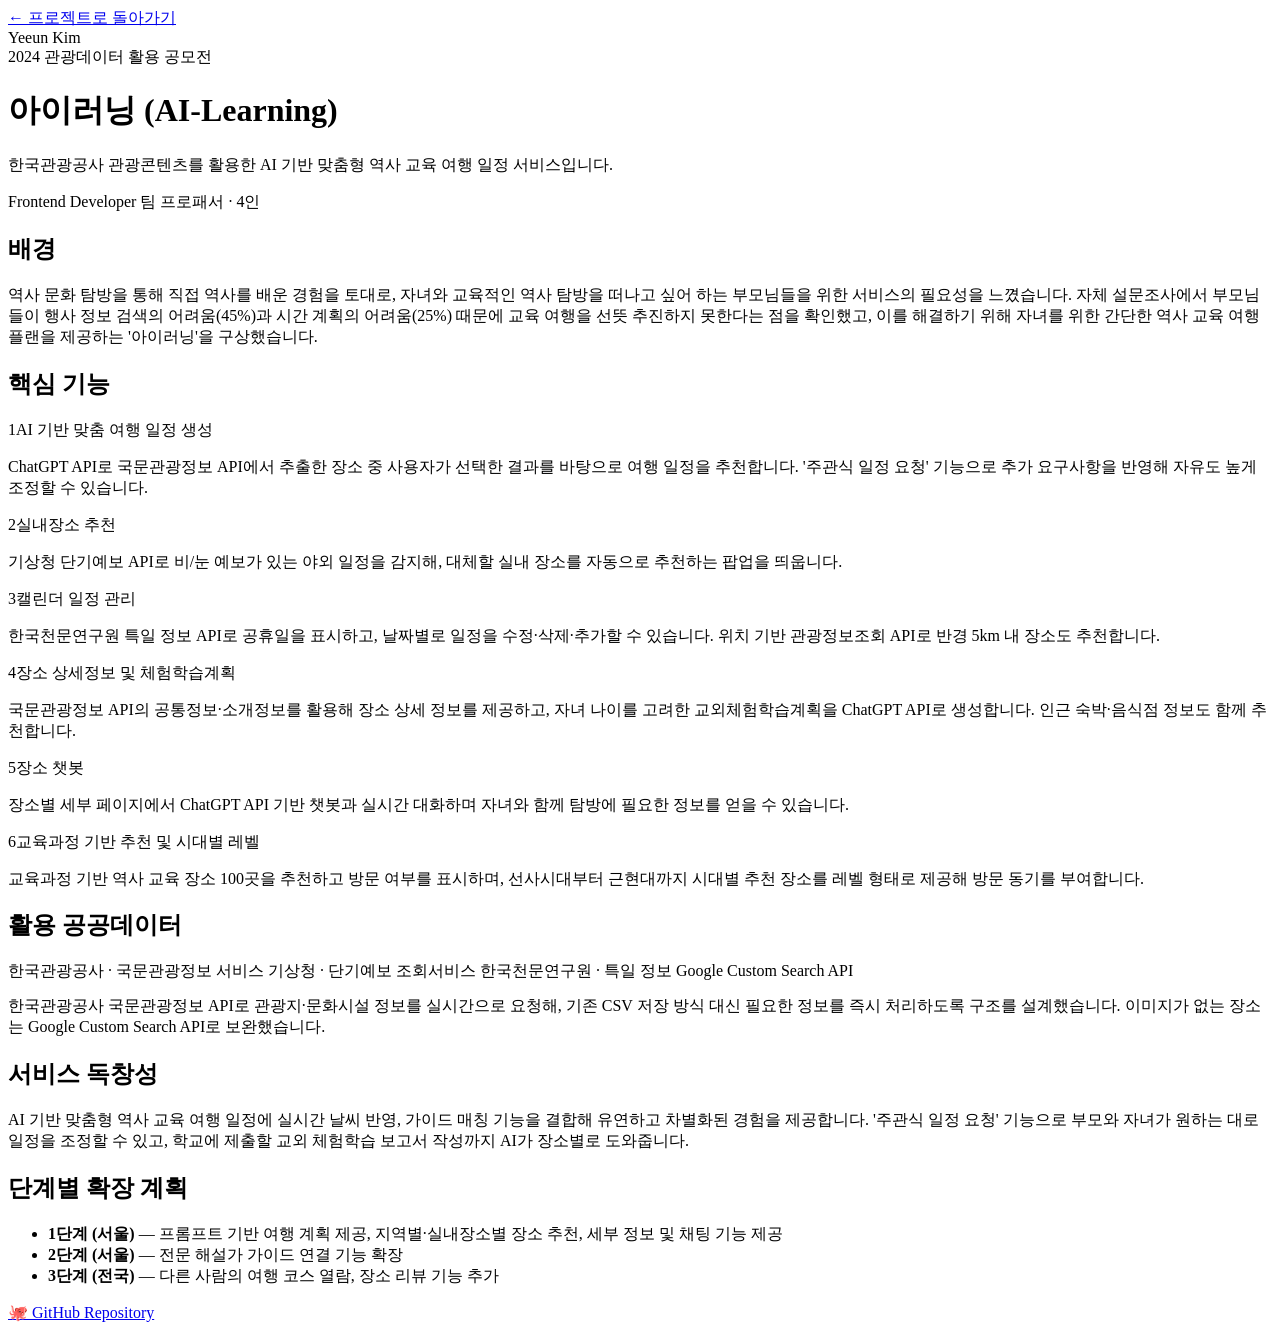
==== projects/ai-learning.html @ a460ca6b "[init] 아이러닝 세부 페이지" ====
<!DOCTYPE html>
<html lang="ko">
<head>
<meta charset="UTF-8">
<meta name="viewport" content="width=device-width, initial-scale=1.0">
<title>아이러닝 — Yeeun Kim</title>
<link rel="preconnect" href="https://fonts.googleapis.com">
<link rel="preconnect" href="https://fonts.gstatic.com" crossorigin>
<link href="https://fonts.googleapis.com/css2?family=Plus+Jakarta+Sans:wght@400;500;600;700;800&display=swap" rel="stylesheet">
<link rel="stylesheet" href="project.css">
</head>
<body>

<div class="topbar">
  <div class="wrap">
    <a class="back-link" href="../index.html#projects">← 프로젝트로 돌아가기</a>
    <div class="brand">Yeeun Kim</div>
  </div>
</div>

<header class="proj-hero">
  <div class="wrap">
    <div class="kicker">2024 관광데이터 활용 공모전</div>
    <h1>아이러닝 (AI-Learning)</h1>
    <p class="subtitle">한국관광공사 관광콘텐츠를 활용한 AI 기반 맞춤형 역사 교육 여행 일정 서비스입니다.</p>
    <div class="meta-row">
      <span class="meta-chip">Frontend Developer</span>
      <span class="meta-chip">팀 프로패서 · 4인</span>
    </div>
  </div>
</header>

<section class="proj-section">
  <div class="wrap">
    <h2>배경</h2>
    <p>역사 문화 탐방을 통해 직접 역사를 배운 경험을 토대로, 자녀와 교육적인 역사 탐방을 떠나고 싶어 하는 부모님들을 위한 서비스의 필요성을 느꼈습니다. 자체 설문조사에서 부모님들이 행사 정보 검색의 어려움(45%)과 시간 계획의 어려움(25%) 때문에 교육 여행을 선뜻 추진하지 못한다는 점을 확인했고, 이를 해결하기 위해 자녀를 위한 간단한 역사 교육 여행 플랜을 제공하는 '아이러닝'을 구상했습니다.</p>
  </div>
</section>

<section class="proj-section">
  <div class="wrap">
    <h2>핵심 기능</h2>
    <div class="feature-grid">
      <div class="feature-card">
        <div class="ftitle"><span class="num">1</span>AI 기반 맞춤 여행 일정 생성</div>
        <p>ChatGPT API로 국문관광정보 API에서 추출한 장소 중 사용자가 선택한 결과를 바탕으로 여행 일정을 추천합니다. '주관식 일정 요청' 기능으로 추가 요구사항을 반영해 자유도 높게 조정할 수 있습니다.</p>
      </div>
      <div class="feature-card">
        <div class="ftitle"><span class="num">2</span>실내장소 추천</div>
        <p>기상청 단기예보 API로 비/눈 예보가 있는 야외 일정을 감지해, 대체할 실내 장소를 자동으로 추천하는 팝업을 띄웁니다.</p>
      </div>
      <div class="feature-card">
        <div class="ftitle"><span class="num">3</span>캘린더 일정 관리</div>
        <p>한국천문연구원 특일 정보 API로 공휴일을 표시하고, 날짜별로 일정을 수정·삭제·추가할 수 있습니다. 위치 기반 관광정보조회 API로 반경 5km 내 장소도 추천합니다.</p>
      </div>
      <div class="feature-card">
        <div class="ftitle"><span class="num">4</span>장소 상세정보 및 체험학습계획</div>
        <p>국문관광정보 API의 공통정보·소개정보를 활용해 장소 상세 정보를 제공하고, 자녀 나이를 고려한 교외체험학습계획을 ChatGPT API로 생성합니다. 인근 숙박·음식점 정보도 함께 추천합니다.</p>
      </div>
      <div class="feature-card">
        <div class="ftitle"><span class="num">5</span>장소 챗봇</div>
        <p>장소별 세부 페이지에서 ChatGPT API 기반 챗봇과 실시간 대화하며 자녀와 함께 탐방에 필요한 정보를 얻을 수 있습니다.</p>
      </div>
      <div class="feature-card">
        <div class="ftitle"><span class="num">6</span>교육과정 기반 추천 및 시대별 레벨</div>
        <p>교육과정 기반 역사 교육 장소 100곳을 추천하고 방문 여부를 표시하며, 선사시대부터 근현대까지 시대별 추천 장소를 레벨 형태로 제공해 방문 동기를 부여합니다.</p>
      </div>
    </div>
  </div>
</section>

<section class="proj-section">
  <div class="wrap">
    <h2>활용 공공데이터</h2>
    <div class="tag-row">
      <span class="tag">한국관광공사 · 국문관광정보 서비스</span>
      <span class="tag">기상청 · 단기예보 조회서비스</span>
      <span class="tag">한국천문연구원 · 특일 정보</span>
      <span class="tag">Google Custom Search API</span>
    </div>
    <p style="margin-top:14px;">한국관광공사 국문관광정보 API로 관광지·문화시설 정보를 실시간으로 요청해, 기존 CSV 저장 방식 대신 필요한 정보를 즉시 처리하도록 구조를 설계했습니다. 이미지가 없는 장소는 Google Custom Search API로 보완했습니다.</p>
  </div>
</section>

<section class="proj-section">
  <div class="wrap">
    <h2>서비스 독창성</h2>
    <p>AI 기반 맞춤형 역사 교육 여행 일정에 실시간 날씨 반영, 가이드 매칭 기능을 결합해 유연하고 차별화된 경험을 제공합니다. '주관식 일정 요청' 기능으로 부모와 자녀가 원하는 대로 일정을 조정할 수 있고, 학교에 제출할 교외 체험학습 보고서 작성까지 AI가 장소별로 도와줍니다.</p>
  </div>
</section>

<section class="proj-section">
  <div class="wrap">
    <h2>단계별 확장 계획</h2>
    <ul>
      <li><strong>1단계 (서울)</strong> — 프롬프트 기반 여행 계획 제공, 지역별·실내장소별 장소 추천, 세부 정보 및 채팅 기능 제공</li>
      <li><strong>2단계 (서울)</strong> — 전문 해설가 가이드 연결 기능 확장</li>
      <li><strong>3단계 (전국)</strong> — 다른 사람의 여행 코스 열람, 장소 리뷰 기능 추가</li>
    </ul>
  </div>
</section>

<div class="proj-links">
  <a href="https://github.com/katekim512/AI-Learning.git" target="_blank">🐙 GitHub Repository</a>
</div>

</body>
</html>
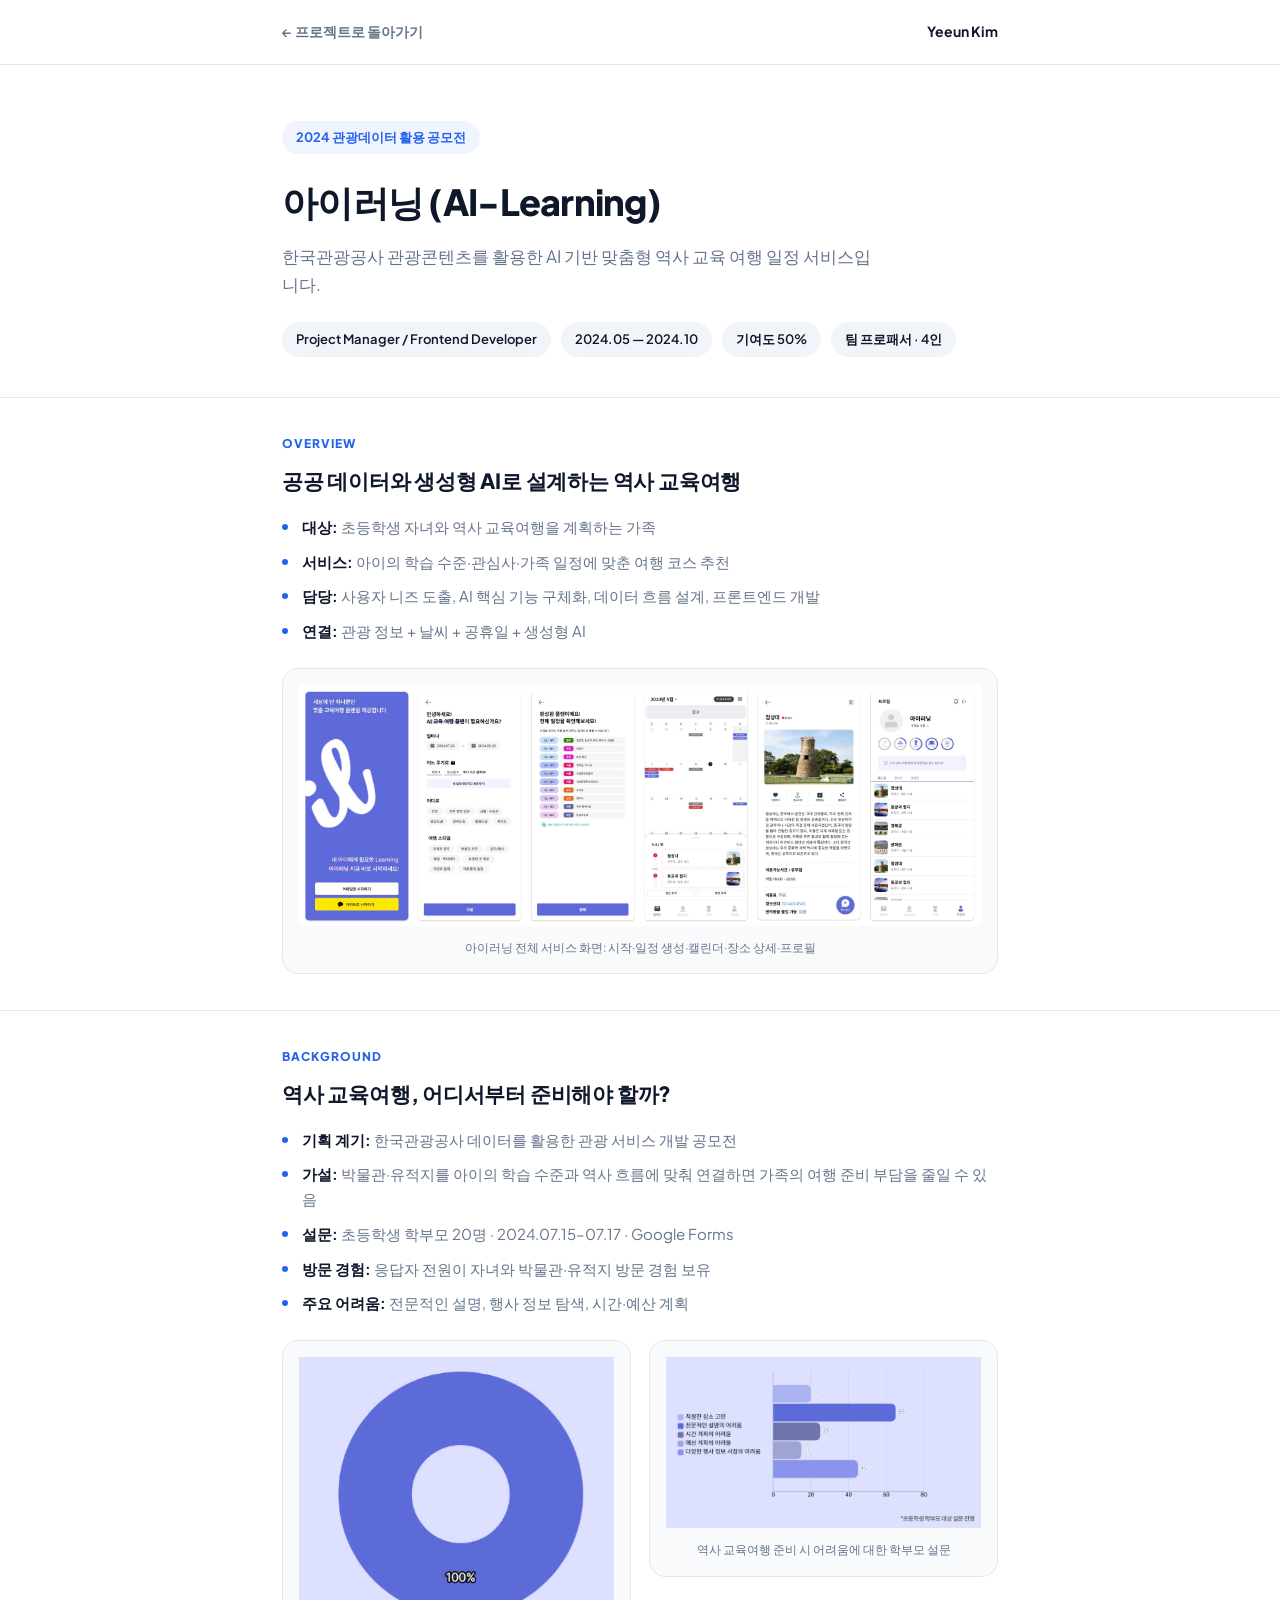
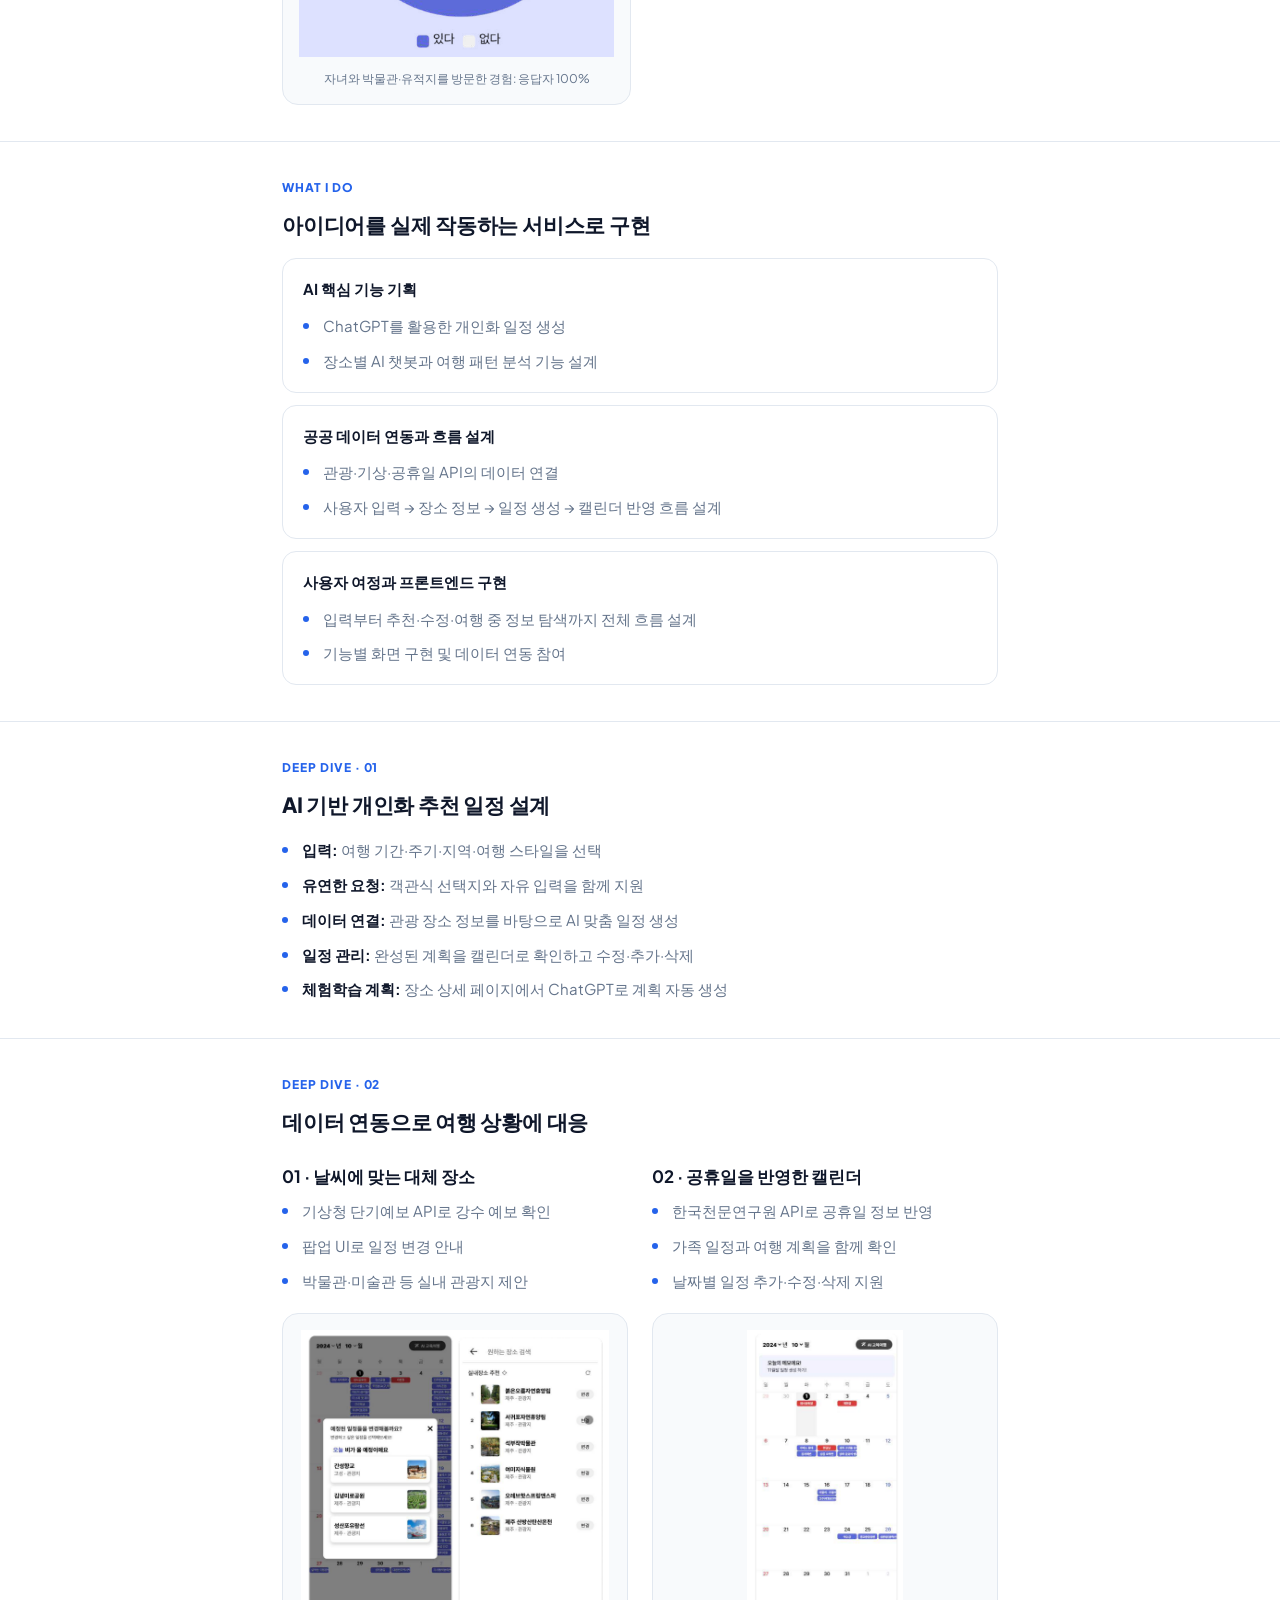
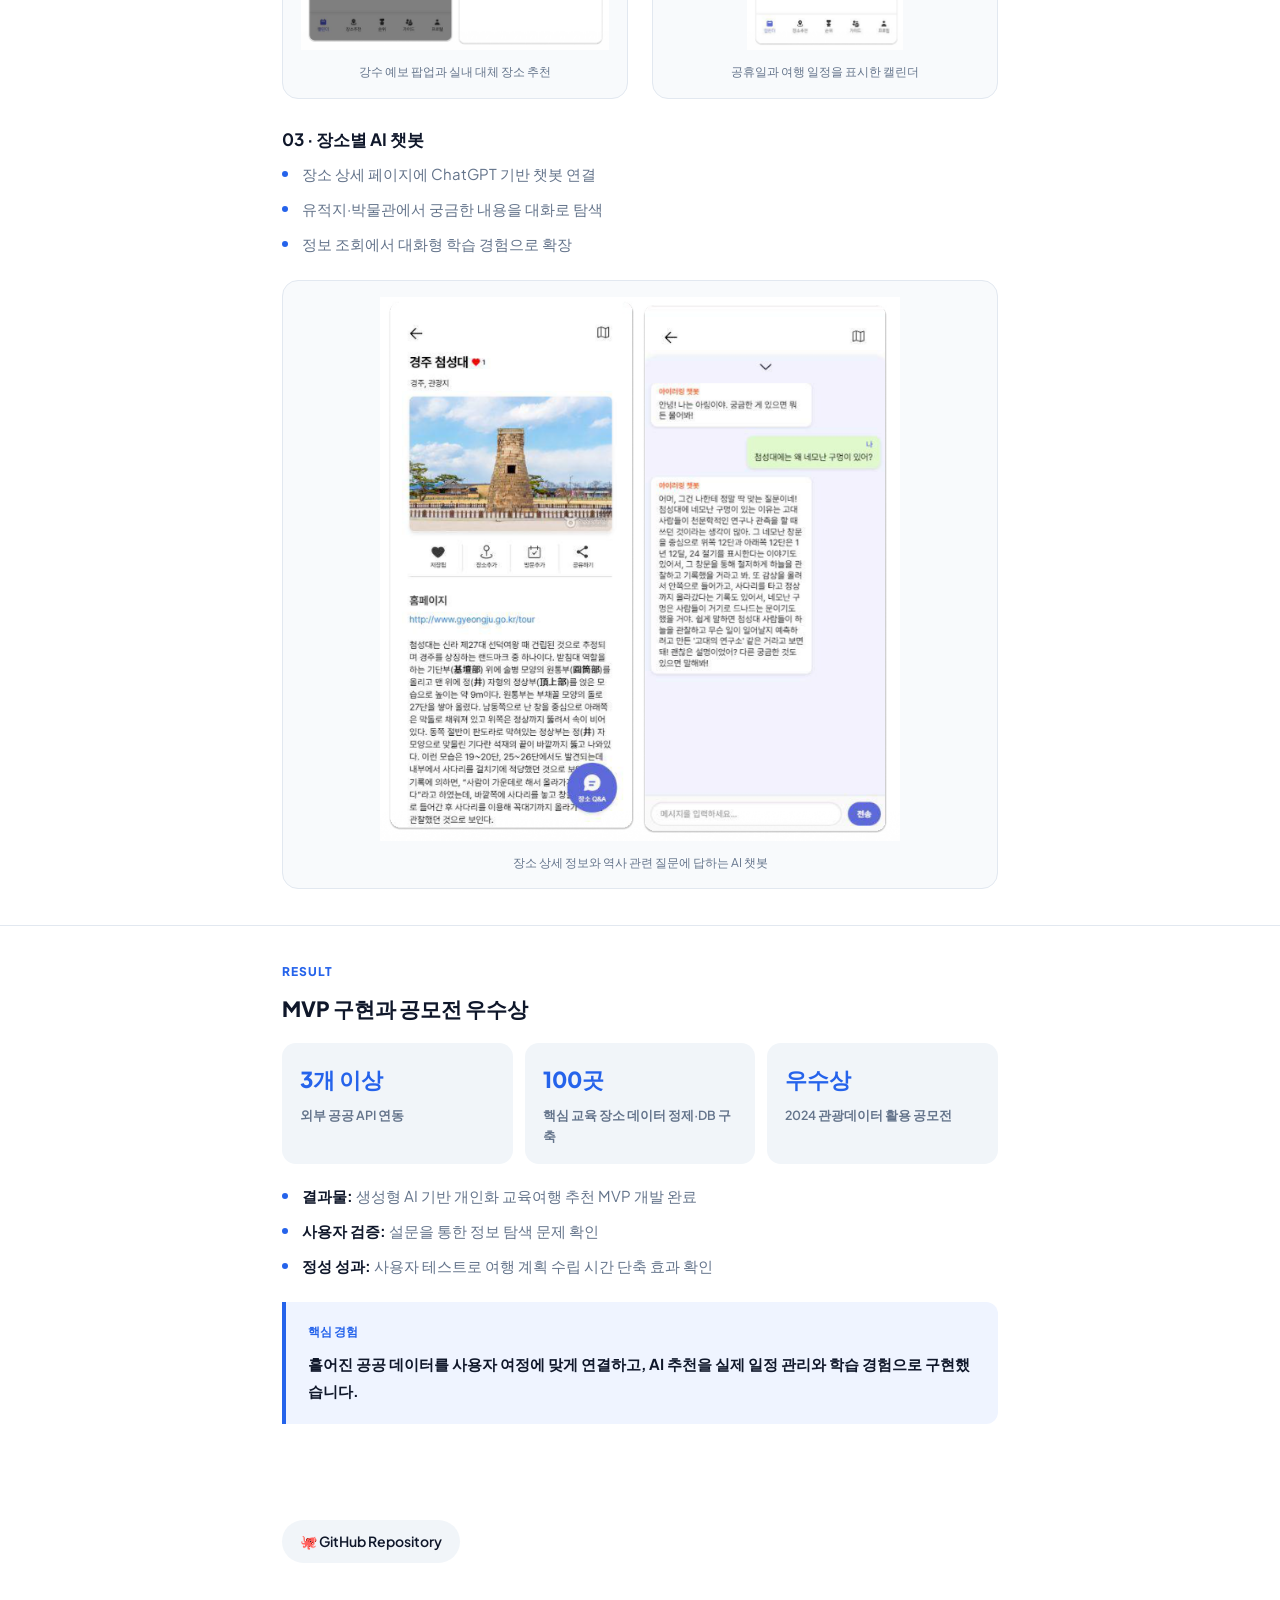
==== commit ad6c1261: "update_261027" ====
--- a/projects/ai-learning.html
+++ b/projects/ai-learning.html
@@ -24,82 +24,18 @@
     <h1>아이러닝 (AI-Learning)</h1>
     <p class="subtitle">한국관광공사 관광콘텐츠를 활용한 AI 기반 맞춤형 역사 교육 여행 일정 서비스입니다.</p>
     <div class="meta-row">
-      <span class="meta-chip">Frontend Developer</span>
+      <span class="meta-chip">Project Manager / Frontend Developer</span><span class="meta-chip">2024.05 — 2024.10</span><span class="meta-chip">기여도 50%</span>
       <span class="meta-chip">팀 프로패서 · 4인</span>
     </div>
   </div>
 </header>
 
-<section class="proj-section">
-  <div class="wrap">
-    <h2>배경</h2>
-    <p>역사 문화 탐방을 통해 직접 역사를 배운 경험을 토대로, 자녀와 교육적인 역사 탐방을 떠나고 싶어 하는 부모님들을 위한 서비스의 필요성을 느꼈습니다. 자체 설문조사에서 부모님들이 행사 정보 검색의 어려움(45%)과 시간 계획의 어려움(25%) 때문에 교육 여행을 선뜻 추진하지 못한다는 점을 확인했고, 이를 해결하기 위해 자녀를 위한 간단한 역사 교육 여행 플랜을 제공하는 '아이러닝'을 구상했습니다.</p>
-  </div>
-</section>
-
-<section class="proj-section">
-  <div class="wrap">
-    <h2>핵심 기능</h2>
-    <div class="feature-grid">
-      <div class="feature-card">
-        <div class="ftitle"><span class="num">1</span>AI 기반 맞춤 여행 일정 생성</div>
-        <p>ChatGPT API로 국문관광정보 API에서 추출한 장소 중 사용자가 선택한 결과를 바탕으로 여행 일정을 추천합니다. '주관식 일정 요청' 기능으로 추가 요구사항을 반영해 자유도 높게 조정할 수 있습니다.</p>
-      </div>
-      <div class="feature-card">
-        <div class="ftitle"><span class="num">2</span>실내장소 추천</div>
-        <p>기상청 단기예보 API로 비/눈 예보가 있는 야외 일정을 감지해, 대체할 실내 장소를 자동으로 추천하는 팝업을 띄웁니다.</p>
-      </div>
-      <div class="feature-card">
-        <div class="ftitle"><span class="num">3</span>캘린더 일정 관리</div>
-        <p>한국천문연구원 특일 정보 API로 공휴일을 표시하고, 날짜별로 일정을 수정·삭제·추가할 수 있습니다. 위치 기반 관광정보조회 API로 반경 5km 내 장소도 추천합니다.</p>
-      </div>
-      <div class="feature-card">
-        <div class="ftitle"><span class="num">4</span>장소 상세정보 및 체험학습계획</div>
-        <p>국문관광정보 API의 공통정보·소개정보를 활용해 장소 상세 정보를 제공하고, 자녀 나이를 고려한 교외체험학습계획을 ChatGPT API로 생성합니다. 인근 숙박·음식점 정보도 함께 추천합니다.</p>
-      </div>
-      <div class="feature-card">
-        <div class="ftitle"><span class="num">5</span>장소 챗봇</div>
-        <p>장소별 세부 페이지에서 ChatGPT API 기반 챗봇과 실시간 대화하며 자녀와 함께 탐방에 필요한 정보를 얻을 수 있습니다.</p>
-      </div>
-      <div class="feature-card">
-        <div class="ftitle"><span class="num">6</span>교육과정 기반 추천 및 시대별 레벨</div>
-        <p>교육과정 기반 역사 교육 장소 100곳을 추천하고 방문 여부를 표시하며, 선사시대부터 근현대까지 시대별 추천 장소를 레벨 형태로 제공해 방문 동기를 부여합니다.</p>
-      </div>
-    </div>
-  </div>
-</section>
-
-<section class="proj-section">
-  <div class="wrap">
-    <h2>활용 공공데이터</h2>
-    <div class="tag-row">
-      <span class="tag">한국관광공사 · 국문관광정보 서비스</span>
-      <span class="tag">기상청 · 단기예보 조회서비스</span>
-      <span class="tag">한국천문연구원 · 특일 정보</span>
-      <span class="tag">Google Custom Search API</span>
-    </div>
-    <p style="margin-top:14px;">한국관광공사 국문관광정보 API로 관광지·문화시설 정보를 실시간으로 요청해, 기존 CSV 저장 방식 대신 필요한 정보를 즉시 처리하도록 구조를 설계했습니다. 이미지가 없는 장소는 Google Custom Search API로 보완했습니다.</p>
-  </div>
-</section>
-
-<section class="proj-section">
-  <div class="wrap">
-    <h2>서비스 독창성</h2>
-    <p>AI 기반 맞춤형 역사 교육 여행 일정에 실시간 날씨 반영, 가이드 매칭 기능을 결합해 유연하고 차별화된 경험을 제공합니다. '주관식 일정 요청' 기능으로 부모와 자녀가 원하는 대로 일정을 조정할 수 있고, 학교에 제출할 교외 체험학습 보고서 작성까지 AI가 장소별로 도와줍니다.</p>
-  </div>
-</section>
-
-<section class="proj-section">
-  <div class="wrap">
-    <h2>단계별 확장 계획</h2>
-    <ul>
-      <li><strong>1단계 (서울)</strong> — 프롬프트 기반 여행 계획 제공, 지역별·실내장소별 장소 추천, 세부 정보 및 채팅 기능 제공</li>
-      <li><strong>2단계 (서울)</strong> — 전문 해설가 가이드 연결 기능 확장</li>
-      <li><strong>3단계 (전국)</strong> — 다른 사람의 여행 코스 열람, 장소 리뷰 기능 추가</li>
-    </ul>
-  </div>
-</section>
-
+<section class="proj-section"><div class="wrap"><div class="case-stage">OVERVIEW</div><h2>공공 데이터와 생성형 AI로 설계하는 역사 교육여행</h2><ul><li><strong>대상:</strong> 초등학생 자녀와 역사 교육여행을 계획하는 가족</li><li><strong>서비스:</strong> 아이의 학습 수준·관심사·가족 일정에 맞춘 여행 코스 추천</li><li><strong>담당:</strong> 사용자 니즈 도출, AI 핵심 기능 구체화, 데이터 흐름 설계, 프론트엔드 개발</li><li><strong>연결:</strong> 관광 정보 + 날씨 + 공휴일 + 생성형 AI</li></ul><figure class="case-figure"><a href="images/ai-learning/service-overview.png" target="_blank" rel="noopener"><img src="images/ai-learning/service-overview.png" alt="아이러닝 전체 서비스 화면: 시작·일정 생성·캘린더·장소 상세·프로필" loading="lazy"></a><figcaption>아이러닝 전체 서비스 화면: 시작·일정 생성·캘린더·장소 상세·프로필</figcaption></figure></div></section>
+<section class="proj-section"><div class="wrap"><div class="case-stage">BACKGROUND</div><h2>역사 교육여행, 어디서부터 준비해야 할까?</h2><ul><li><strong>기획 계기:</strong> 한국관광공사 데이터를 활용한 관광 서비스 개발 공모전</li><li><strong>가설:</strong> 박물관·유적지를 아이의 학습 수준과 역사 흐름에 맞춰 연결하면 가족의 여행 준비 부담을 줄일 수 있음</li><li><strong>설문:</strong> 초등학생 학부모 20명 · 2024.07.15–07.17 · Google Forms</li><li><strong>방문 경험:</strong> 응답자 전원이 자녀와 박물관·유적지 방문 경험 보유</li><li><strong>주요 어려움:</strong> 전문적인 설명, 행사 정보 탐색, 시간·예산 계획</li></ul><div class="case-grid"><figure class="case-figure"><a href="images/ai-learning/survey-experience.png" target="_blank" rel="noopener"><img src="images/ai-learning/survey-experience.png" alt="자녀와 박물관·유적지를 방문한 경험: 응답자 100%" loading="lazy"></a><figcaption>자녀와 박물관·유적지를 방문한 경험: 응답자 100%</figcaption></figure><figure class="case-figure"><a href="images/ai-learning/survey-difficulties.png" target="_blank" rel="noopener"><img src="images/ai-learning/survey-difficulties.png" alt="역사 교육여행 준비 시 어려움에 대한 학부모 설문" loading="lazy"></a><figcaption>역사 교육여행 준비 시 어려움에 대한 학부모 설문</figcaption></figure></div></div></section>
+<section class="proj-section"><div class="wrap"><div class="case-stage">WHAT I DO</div><h2>아이디어를 실제 작동하는 서비스로 구현</h2><div class="feature-grid"><div class="feature-card"><div class="ftitle">AI 핵심 기능 기획</div><ul><li>ChatGPT를 활용한 개인화 일정 생성</li><li>장소별 AI 챗봇과 여행 패턴 분석 기능 설계</li></ul></div><div class="feature-card"><div class="ftitle">공공 데이터 연동과 흐름 설계</div><ul><li>관광·기상·공휴일 API의 데이터 연결</li><li>사용자 입력 → 장소 정보 → 일정 생성 → 캘린더 반영 흐름 설계</li></ul></div><div class="feature-card"><div class="ftitle">사용자 여정과 프론트엔드 구현</div><ul><li>입력부터 추천·수정·여행 중 정보 탐색까지 전체 흐름 설계</li><li>기능별 화면 구현 및 데이터 연동 참여</li></ul></div></div></div></section>
+<section class="proj-section"><div class="wrap"><div class="case-stage">DEEP DIVE · 01</div><h2>AI 기반 개인화 추천 일정 설계</h2><ul><li><strong>입력:</strong> 여행 기간·주기·지역·여행 스타일을 선택</li><li><strong>유연한 요청:</strong> 객관식 선택지와 자유 입력을 함께 지원</li><li><strong>데이터 연결:</strong> 관광 장소 정보를 바탕으로 AI 맞춤 일정 생성</li><li><strong>일정 관리:</strong> 완성된 계획을 캘린더로 확인하고 수정·추가·삭제</li><li><strong>체험학습 계획:</strong> 장소 상세 페이지에서 ChatGPT로 계획 자동 생성</li></ul></div></section>
+<section class="proj-section"><div class="wrap"><div class="case-stage">DEEP DIVE · 02</div><h2>데이터 연동으로 여행 상황에 대응</h2><div class="how-step-grid ai-learning-steps"><article class="how-step"><h3 class="case-subheading">01 · 날씨에 맞는 대체 장소</h3><ul><li>기상청 단기예보 API로 강수 예보 확인</li><li>팝업 UI로 일정 변경 안내</li><li>박물관·미술관 등 실내 관광지 제안</li></ul><figure class="case-figure"><a href="images/ai-learning/weather-alternatives.png" target="_blank" rel="noopener"><img src="images/ai-learning/weather-alternatives.png" alt="강수 예보 팝업과 실내 대체 장소 추천" loading="lazy"></a><figcaption>강수 예보 팝업과 실내 대체 장소 추천</figcaption></figure></article><article class="how-step"><h3 class="case-subheading">02 · 공휴일을 반영한 캘린더</h3><ul><li>한국천문연구원 API로 공휴일 정보 반영</li><li>가족 일정과 여행 계획을 함께 확인</li><li>날짜별 일정 추가·수정·삭제 지원</li></ul><figure class="case-figure"><a href="images/ai-learning/calendar.png" target="_blank" rel="noopener"><img src="images/ai-learning/calendar.png" alt="공휴일과 여행 일정을 표시한 캘린더" loading="lazy"></a><figcaption>공휴일과 여행 일정을 표시한 캘린더</figcaption></figure></article></div><h3 class="case-subheading">03 · 장소별 AI 챗봇</h3><ul><li>장소 상세 페이지에 ChatGPT 기반 챗봇 연결</li><li>유적지·박물관에서 궁금한 내용을 대화로 탐색</li><li>정보 조회에서 대화형 학습 경험으로 확장</li></ul><figure class="case-figure"><a href="images/ai-learning/place-chatbot.png" target="_blank" rel="noopener"><img src="images/ai-learning/place-chatbot.png" alt="장소 상세 정보와 역사 관련 질문에 답하는 AI 챗봇" loading="lazy"></a><figcaption>장소 상세 정보와 역사 관련 질문에 답하는 AI 챗봇</figcaption></figure></div></section>
+<section class="proj-section"><div class="wrap"><div class="case-stage">RESULT</div><h2>MVP 구현과 공모전 우수상</h2><div class="stat-row"><div class="stat-card"><div class="num">3개 이상</div><div class="label">외부 공공 API 연동</div></div><div class="stat-card"><div class="num">100곳</div><div class="label">핵심 교육 장소 데이터 정제·DB 구축</div></div><div class="stat-card"><div class="num">우수상</div><div class="label">2024 관광데이터 활용 공모전</div></div></div><ul><li><strong>결과물:</strong> 생성형 AI 기반 개인화 교육여행 추천 MVP 개발 완료</li><li><strong>사용자 검증:</strong> 설문을 통한 정보 탐색 문제 확인</li><li><strong>정성 성과:</strong> 사용자 테스트로 여행 계획 수립 시간 단축 효과 확인</li></ul><aside class="case-insight"><div class="case-insight-label">핵심 경험</div><p><strong>흩어진 공공 데이터를 사용자 여정에 맞게 연결하고, AI 추천을 실제 일정 관리와 학습 경험으로 구현했습니다.</strong></p></aside></div></section>
 <div class="proj-links">
   <a href="https://github.com/katekim512/AI-Learning.git" target="_blank">🐙 GitHub Repository</a>
 </div>
--- a/projects/project.css
+++ b/projects/project.css
@@ -0,0 +1,507 @@
+:root{
+  --bg:#FFFFFF;
+  --ink:#0F172A;
+  --ink-soft:#64748B;
+  --accent:#2563EB;
+  --accent-soft:#EFF4FF;
+  --pill-bg:#F1F5F9;
+  --line:#E2E8F0;
+  --sans:'Plus Jakarta Sans', -apple-system, sans-serif;
+}
+
+*{margin:0;padding:0;box-sizing:border-box;}
+html{scroll-behavior:smooth;}
+
+body{
+  background:var(--bg);
+  color:var(--ink);
+  font-family:var(--sans);
+  line-height:1.65;
+  -webkit-font-smoothing:antialiased;
+}
+
+a{color:var(--accent);text-decoration:none;}
+
+.wrap{
+  max-width:780px;
+  margin:0 auto;
+  padding:0 32px;
+}
+
+/* ---------- TOP BAR ---------- */
+.topbar{
+  position:sticky;
+  top:0;
+  background:rgba(255,255,255,0.9);
+  backdrop-filter:blur(10px);
+  border-bottom:1px solid var(--line);
+  z-index:50;
+}
+.topbar .wrap{
+  display:flex;
+  align-items:center;
+  justify-content:space-between;
+  height:64px;
+}
+.back-link{
+  display:inline-flex;
+  align-items:center;
+  gap:6px;
+  font-size:14px;
+  font-weight:600;
+  color:var(--ink-soft);
+}
+.back-link:hover{color:var(--accent);}
+.topbar .brand{
+  font-size:14px;
+  font-weight:700;
+  color:var(--ink);
+}
+
+/* ---------- HERO ---------- */
+.proj-hero{
+  padding:56px 0 32px;
+}
+.kicker{
+  display:inline-flex;
+  align-items:center;
+  gap:7px;
+  background:var(--accent-soft);
+  color:var(--accent);
+  font-size:13px;
+  font-weight:700;
+  padding:6px 14px;
+  border-radius:999px;
+  margin-bottom:18px;
+}
+.proj-hero h1{
+  font-size:36px;
+  font-weight:800;
+  letter-spacing:-0.02em;
+  margin-bottom:10px;
+}
+.proj-hero .subtitle{
+  font-size:17px;
+  color:var(--ink-soft);
+  max-width:600px;
+  margin-bottom:24px;
+}
+.meta-row{
+  display:flex;
+  flex-wrap:wrap;
+  gap:10px;
+  margin-bottom:8px;
+}
+.meta-chip{
+  font-size:13px;
+  font-weight:600;
+  background:var(--pill-bg);
+  padding:7px 14px;
+  border-radius:999px;
+  color:var(--ink);
+}
+.meta-chip.award{
+  background:var(--accent-soft);
+  color:var(--accent);
+}
+
+/* Project imagery */
+.log-hero-wrap{
+  max-width:780px;
+  display:grid;
+  grid-template-columns:minmax(0,1fr) 200px;
+  align-items:center;
+  gap:36px;
+}
+.log-hero-image{
+  display:block;
+  width:100%;
+  height:auto;
+  border:1px solid var(--line);
+  border-radius:16px;
+  box-shadow:0 10px 28px rgba(15,23,42,0.09);
+}
+.research-document-links{display:flex;flex-wrap:wrap;gap:10px;margin:16px 0 22px;}
+.research-document-links a{display:inline-flex;align-items:center;padding:9px 16px;border-radius:999px;background:var(--accent-soft);color:var(--accent);font-size:13px;font-weight:700;}
+.research-document-links a:hover{background:var(--accent);color:#fff;}
+.presentation-photo-grid{
+  display:grid;
+  grid-template-columns:repeat(2,minmax(0,250px));
+  justify-content:center;
+  gap:14px;
+}
+.presentation-photo-grid img{
+  display:block;
+  width:100%;
+  height:auto;
+  border:1px solid var(--line);
+  border-radius:14px;
+}
+.photo-carousel{
+  position:relative;
+  padding:0 32px;
+}
+.carousel-track{
+  display:flex;
+  gap:12px;
+  overflow-x:auto;
+  scroll-snap-type:x mandatory;
+  scrollbar-width:none;
+  overscroll-behavior-inline:contain;
+}
+.carousel-track::-webkit-scrollbar{display:none;}
+.carousel-slide{
+  flex:0 0 calc((100% - 24px) / 3);
+  min-width:0;
+  scroll-snap-align:start;
+  border:1px solid var(--line);
+  border-radius:14px;
+  overflow:hidden;
+  background:var(--pill-bg);
+}
+.carousel-slide img{
+  display:block;
+  width:100%;
+  height:auto;
+  aspect-ratio:3 / 4;
+  object-fit:cover;
+  object-position:center;
+}
+.carousel-button{
+  position:absolute;
+  top:50%;
+  z-index:2;
+  width:40px;
+  height:40px;
+  border:1px solid var(--line);
+  border-radius:50%;
+  background:#fff;
+  color:var(--ink);
+  font-size:22px;
+  line-height:1;
+  box-shadow:0 6px 18px rgba(15,23,42,0.12);
+  cursor:pointer;
+  transform:translateY(-50%);
+}
+.carousel-button:hover:not(:disabled){color:var(--accent);border-color:#BFDBFE;}
+.carousel-button:disabled{opacity:.35;cursor:default;}
+.carousel-button.prev{left:0;}
+.carousel-button.next{right:0;}
+.kumap-carousel .carousel-slide{
+  flex-basis:auto;
+  height:300px;
+}
+.kumap-carousel .carousel-slide.portrait{width:225px;}
+.kumap-carousel .carousel-slide.landscape{width:400px;}
+.kumap-carousel .carousel-slide img{
+  width:100%;
+  height:100%;
+  aspect-ratio:auto;
+  object-fit:cover;
+}
+
+/* ---------- SECTIONS ---------- */
+.proj-section{
+  padding:36px 0;
+  border-top:1px solid var(--line);
+}
+.proj-section h2{
+  font-size:21px;
+  font-weight:800;
+  margin-bottom:16px;
+  letter-spacing:-0.01em;
+}
+.proj-section p{
+  font-size:15px;
+  color:var(--ink-soft);
+  margin-bottom:12px;
+}
+.proj-section p:last-child{margin-bottom:0;}
+.proj-section ul{
+  list-style:none;
+  display:flex;
+  flex-direction:column;
+  gap:10px;
+}
+.proj-section ul li{
+  font-size:15px;
+  color:var(--ink-soft);
+  padding-left:20px;
+  position:relative;
+}
+.proj-section ul li::before{
+  content:'';
+  position:absolute;
+  left:0;
+  top:9px;
+  width:6px;
+  height:6px;
+  border-radius:50%;
+  background:var(--accent);
+}
+.proj-section strong{color:var(--ink);}
+
+/* Stat row */
+.stat-row{
+  display:grid;
+  grid-template-columns:repeat(auto-fit, minmax(140px,1fr));
+  gap:12px;
+  margin-top:8px;
+}
+.stat-card{
+  background:var(--pill-bg);
+  border-radius:14px;
+  padding:18px;
+}
+.stat-card .num{
+  font-size:22px;
+  font-weight:800;
+  color:var(--accent);
+  margin-bottom:4px;
+}
+.stat-card .label{
+  font-size:12.5px;
+  color:var(--ink-soft);
+  font-weight:600;
+}
+
+/* Feature cards */
+.feature-grid{
+  display:flex;
+  flex-direction:column;
+  gap:12px;
+}
+.feature-card{
+  background:#fff;
+  border:1px solid var(--line);
+  border-radius:14px;
+  padding:18px 20px;
+}
+.feature-card .ftitle{
+  font-size:15px;
+  font-weight:700;
+  margin-bottom:6px;
+  display:flex;
+  align-items:center;
+  gap:8px;
+}
+.feature-card .ftitle .num{
+  display:inline-flex;
+  align-items:center;
+  justify-content:center;
+  width:22px;
+  height:22px;
+  border-radius:50%;
+  background:var(--accent-soft);
+  color:var(--accent);
+  font-size:12px;
+  font-weight:800;
+  flex-shrink:0;
+}
+.feature-card p{font-size:14px;margin-bottom:0;}
+
+/* Before / After or Problem-Solution */
+.compare-grid{
+  display:grid;
+  grid-template-columns:1fr 1fr;
+  gap:14px;
+}
+.compare-card{
+  border-radius:14px;
+  padding:18px 20px;
+}
+.compare-card.before{background:#FEF2F2;}
+.compare-card.after{background:#F0FDF4;}
+.compare-card .tag{
+  font-size:11.5px;
+  font-weight:800;
+  text-transform:uppercase;
+  letter-spacing:.05em;
+  margin-bottom:8px;
+  display:block;
+}
+.compare-card.before .tag{color:#DC2626;}
+.compare-card.after .tag{color:#16A34A;}
+.compare-card p{font-size:14px;color:var(--ink);margin-bottom:0;}
+
+/* Role box */
+.role-box{
+  display:flex;
+  flex-wrap:wrap;
+  gap:24px;
+  background:var(--pill-bg);
+  border-radius:14px;
+  padding:20px 22px;
+}
+.role-box .item .label{
+  font-size:12px;
+  font-weight:700;
+  color:var(--ink-soft);
+  text-transform:uppercase;
+  letter-spacing:.04em;
+  margin-bottom:4px;
+}
+.role-box .item .value{
+  font-size:14.5px;
+  font-weight:700;
+}
+
+/* Links footer */
+.proj-links{
+  display:flex;
+  flex-wrap:wrap;
+  gap:10px;
+  max-width:780px;
+  margin:0 auto;
+  padding:36px 32px 64px;
+}
+.proj-links a{
+  display:inline-flex;
+  align-items:center;
+  gap:8px;
+  background:var(--pill-bg);
+  color:var(--ink);
+  font-size:14px;
+  font-weight:600;
+  padding:10px 18px;
+  border-radius:999px;
+  transition:all .15s ease;
+}
+.proj-links a:hover{
+  background:var(--accent-soft);
+  color:var(--accent);
+}
+
+/* Tag row reuse */
+.tag-row{display:flex;flex-wrap:wrap;gap:8px;}
+.tag{
+  font-size:13px;
+  font-weight:600;
+  background:var(--pill-bg);
+  border-radius:999px;
+  padding:6px 13px;
+}
+
+@media (max-width:820px) and (min-width:681px){
+  .carousel-slide{flex-basis:calc((100% - 12px) / 2);}
+}
+
+@media (max-width:680px){
+  .wrap{padding:0 20px;}
+  .proj-links{padding:32px 20px 56px;}
+  .proj-hero h1{font-size:28px;}
+  .log-hero-wrap{grid-template-columns:1fr;gap:24px;}
+  .log-hero-image{width:min(200px,100%);justify-self:center;}
+  .presentation-photo-grid{grid-template-columns:minmax(0,240px);}
+  .photo-carousel{padding:0 28px;}
+  .carousel-slide{flex-basis:100%;}
+  .carousel-button{width:36px;height:36px;font-size:20px;}
+  .kumap-carousel .carousel-slide{flex-basis:auto;height:280px;}
+  .kumap-carousel .carousel-slide.portrait{width:210px;}
+  .kumap-carousel .carousel-slide.landscape{width:373px;max-width:100%;}
+  .compare-grid{grid-template-columns:1fr;}
+  .stat-row{grid-template-columns:repeat(2,1fr);}
+}
+
+@media (prefers-reduced-motion: reduce){
+  *{transition:none !important; scroll-behavior:auto !important;}
+}
+
+:focus-visible{outline:2px solid var(--accent);outline-offset:2px;}
+
+/* Portfolio case-study figures: preserve screenshots and chart labels. */
+.expedition-hero{display:grid;grid-template-columns:minmax(0,1fr) 190px;gap:28px;align-items:center;}
+.culture-hero{display:grid;grid-template-columns:minmax(0,1fr) 160px;gap:28px;align-items:center;}
+.culture-hero-image{display:block;width:100%;height:260px;object-fit:contain;}
+@media(max-width:680px){
+  .culture-hero{grid-template-columns:1fr;gap:20px;}
+  .culture-hero-image{width:140px;height:230px;justify-self:center;}
+}
+.expedition-hero-image{display:block;width:100%;height:auto;max-height:330px;object-fit:cover;object-position:top;}
+@media(max-width:680px){
+  .expedition-hero{grid-template-columns:1fr;gap:20px;}
+  .expedition-hero-image{width:170px;max-height:300px;justify-self:center;}
+}
+.activity-carousel .carousel-track{align-items:flex-start;}
+.activity-carousel .carousel-slide{flex:0 0 auto;}
+.activity-carousel .carousel-slide img{width:auto;height:240px;aspect-ratio:auto;object-fit:cover;}
+@media(max-width:680px){
+  .activity-carousel .carousel-slide img{height:210px;}
+}
+.case-grid{display:grid;grid-template-columns:repeat(2,minmax(0,1fr));gap:18px;align-items:start;margin-top:24px;}
+.case-figure{min-width:0;margin:24px 0 0;padding:16px;background:#F8FAFC;border:1px solid var(--line);border-radius:16px;}
+.case-grid .case-figure{margin-top:0;}
+.case-figure a{display:block;}
+.case-figure img{display:block;width:100%;height:auto;max-height:640px;object-fit:contain;margin:0 auto;}
+.case-figure.phone img{max-height:480px;}
+.case-figure img[src$="/discovery-problem.png"]{width:auto;max-width:100%;max-height:300px;}
+.case-figure img[src$="/share-before.png"],
+.case-figure img[src$="/share-after.png"]{width:auto;max-width:100%;max-height:260px;}
+.case-figure img[src$="/share-growth.png"]{width:auto;max-width:100%;max-height:300px;}
+figcaption{text-align:center;}
+.case-figure figcaption{margin-top:12px;font-size:12px;line-height:1.6;color:var(--ink-soft);}
+.case-subheading{font-size:17px;margin:28px 0 10px;line-height:1.5;}
+.case-stage{font-size:12px;font-weight:800;letter-spacing:.08em;color:var(--accent);margin-bottom:10px;}
+.role-circles{display:flex;justify-content:center;align-items:center;padding:24px 0;margin:12px 0 20px;isolation:isolate;}
+.role-circle{flex:0 1 250px;aspect-ratio:1;border-radius:50%;border:1px solid rgba(37,99,235,.2);background:rgba(219,234,254,.65);display:flex;flex-direction:column;justify-content:center;align-items:center;text-align:center;padding:28px;min-width:0;}
+.role-circle + .role-circle{margin-left:-28px;}
+.role-circle:nth-child(2){background:rgba(224,231,255,.65);border-color:rgba(99,102,241,.2);}
+.role-circle:nth-child(3){background:rgba(209,250,229,.65);border-color:rgba(16,185,129,.2);}
+.role-circle h3{font-size:17px;color:var(--accent);margin-bottom:12px;}
+.proj-section .role-circle p{font-size:14px;color:var(--ink);line-height:1.8;margin:0;}
+@media(max-width:600px){
+  .role-circles{flex-direction:column;}
+  .role-circle{flex:none;width:230px;padding:28px;}
+  .role-circle + .role-circle{margin-left:0;margin-top:-22px;}
+}
+.bboba-context-compare .compare-card{text-align:center;}
+.bboba-context-compare .tag{background:transparent;padding:0;border-radius:0;}
+.bboba-survey-grid{align-items:stretch;}
+.bboba-survey-grid .case-figure{display:flex;flex-direction:column;}
+.bboba-survey-grid .case-figure a{height:260px;display:flex;align-items:center;justify-content:center;}
+.bboba-survey-grid .case-figure img{width:100%;height:100%;object-fit:contain;}
+.bboba-survey-grid figcaption{flex:1;}
+.culture-map-grid{grid-template-columns:repeat(3,minmax(0,1fr));}
+.culture-map-grid img{height:240px;object-fit:contain;}
+@media(max-width:680px){.culture-map-grid{grid-template-columns:1fr;}}
+/* Consistent spacing between text, cards, lists and figures. */
+.proj-section .wrap > :is(.stat-row,.feature-grid,.compare-grid,.role-box,.case-grid,.case-figure,.how-step-grid,.photo-carousel) + :is(p,ul){margin-top:20px;}
+.proj-section .wrap > :is(p,ul) + :is(.stat-row,.feature-grid,.compare-grid,.role-box,.tag-row){margin-top:20px;}
+.proj-section .wrap > ul + p,
+.proj-section .wrap > p + ul{margin-top:16px;}
+.feature-card .ftitle{margin-bottom:12px;}
+.feature-card p + p,
+.feature-card p + ul,
+.feature-card ul + p{margin-top:12px;}
+.how-step > p,
+.how-step > ul{margin-bottom:20px;}
+.stat-card .num{margin-bottom:8px;}
+.role-box .item .label{margin-bottom:8px;}
+.kumap-case .case-grid{align-items:stretch;}
+.kumap-case .stat-card{text-align:center;}
+.kumap-case .case-grid .case-figure{display:flex;flex-direction:column;}
+.kumap-case .case-grid .case-figure a{height:220px;display:flex;align-items:center;justify-content:center;}
+.kumap-case .case-grid .case-figure img{width:100%;height:100%;object-fit:contain;}
+.kumap-case .case-grid figcaption{flex:1;text-align:center;}
+.comparison-label{font-size:12px;font-weight:800;color:var(--ink-soft);margin-bottom:12px;}
+.comparison-figures .case-figure:last-child .comparison-label{color:var(--accent);}
+.sharing-section figcaption,.sharing-section .stat-card{text-align:center;}
+.case-insight{margin:24px 0;padding:20px 22px;border-left:4px solid var(--accent);border-radius:0 12px 12px 0;background:var(--accent-soft);}
+.case-insight-label{font-size:12px;font-weight:800;color:var(--accent);margin-bottom:8px;}
+.proj-section .case-insight p{margin:0;color:var(--ink);line-height:1.8;}
+.how-step-grid{display:grid;grid-template-columns:repeat(2,minmax(0,1fr));gap:24px;margin-top:24px;}
+.how-step{min-width:0;display:flex;flex-direction:column;}
+.how-step .case-subheading{margin:0 0 10px;}
+.how-step .case-figure{margin-top:auto;}
+.how-step .case-figure a{height:280px;display:flex;align-items:center;justify-content:center;}
+.how-step .case-figure img{max-height:280px !important;}
+.expedition-steps .case-figure a{height:340px;}
+.ai-learning-steps .case-figure a{height:320px;}
+.ai-learning-steps .case-figure img{width:100%;height:100%;max-height:320px !important;object-fit:contain;}
+img[src*="images/ai-learning/place-chatbot"]{max-width:520px;}
+.expedition-steps .case-figure img{height:100%;width:100%;max-height:340px !important;object-fit:contain;}
+@media(max-width:680px){.how-step-grid{grid-template-columns:1fr;}}
+@media(max-width:680px){
+  .case-grid{grid-template-columns:1fr;}
+  .case-figure{padding:12px;}
+}
